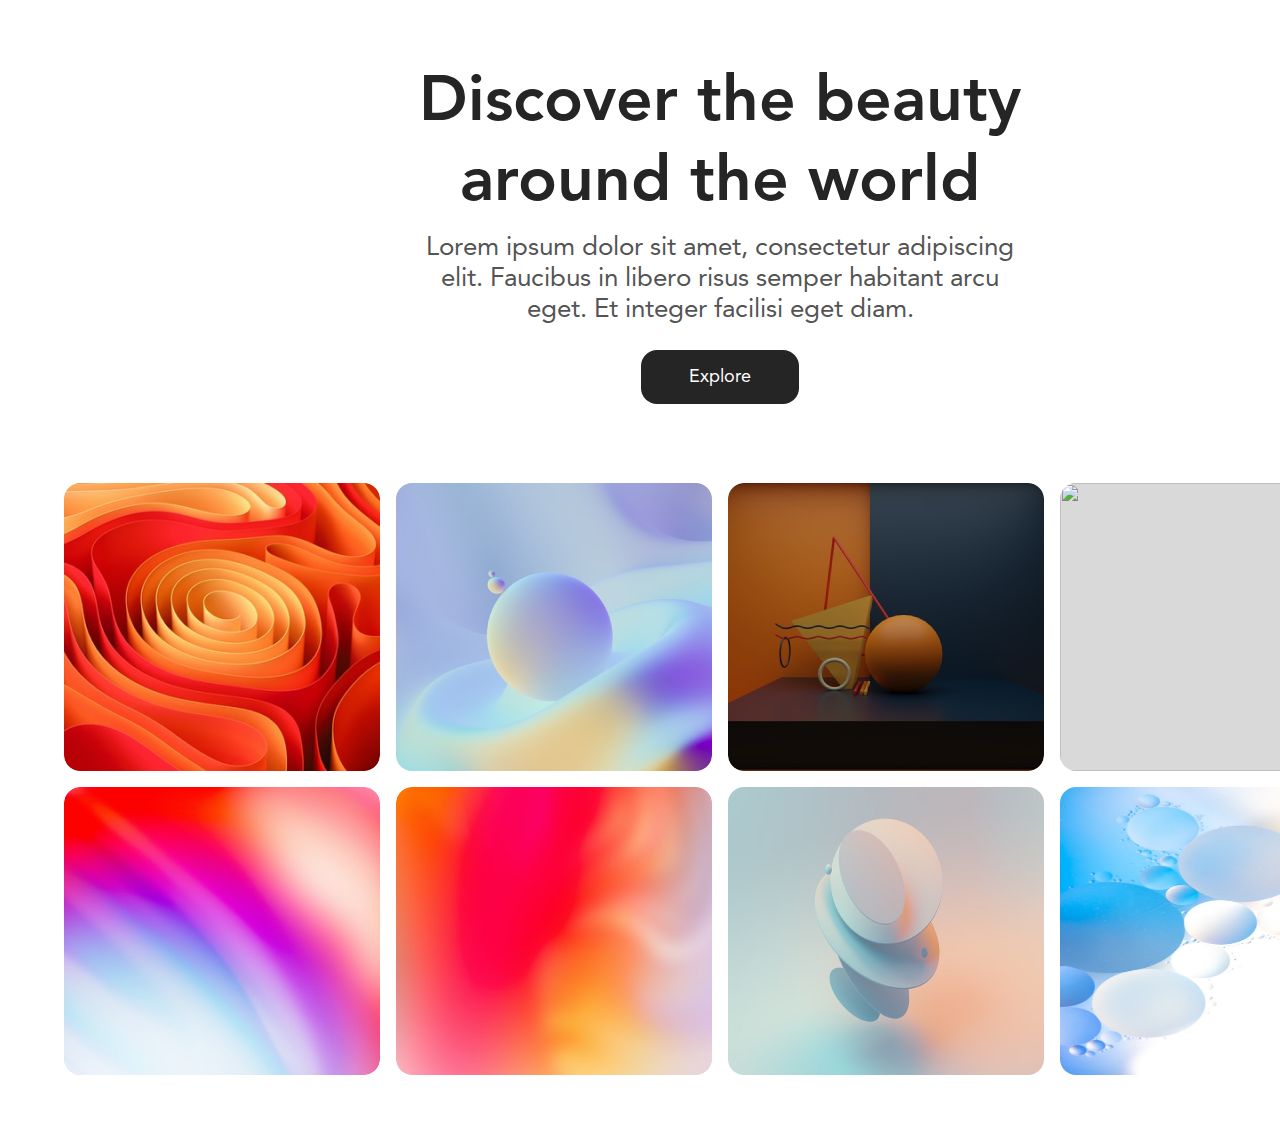
==== views/page1.html @ ef257e5c "refactor: :pencil2: Preparando el merge" ====
<!DOCTYPE html>
<html lang="en">
<head>
    <meta charset="UTF-8">
    <meta name="viewport" content="width=device-width, initial-scale=1.0">
    <link rel="stylesheet" href="../css1/styles.css">
    <title>Discover</title>
</head>
<body>
    <div class="_1">
        <div class="content">
          <div class="title">
            Discover the beauty around the world
          </div>
          <div class="text">
            Lorem ipsum dolor sit amet, consectetur adipiscing elit. Faucibus in
            libero risus semper habitant arcu eget. Et integer facilisi eget diam.
          </div>
          <div class="primary-button">
            <div class="contact-us">Explore</div>
          </div>
        </div>
        <div class="image-list">
          <div class="frame-14147">
            <div class="_12">
              <img class="rectangle-3" src="../storage1/img/rectangle-30.png" />
            </div>
            <div class="_2">
              <img class="rectangle-4" src="../storage1/img/rectangle-40.png" />
            </div>
            <div class="_3">
              <img class="rectangle-4" src="../storage1/img/rectangle-41.png" />
            </div>
            <div class="_4">
              <img class="rectangle-3" src="..storage1/img/rectangle-31.png" />
            </div>
          </div>
          <div class="frame-14148">
            <div class="_13">
              <img class="rectangle-3" src="../storage1/img/rectangle-32.png" />
            </div>
            <div class="_22">
              <img class="rectangle-4" src="../storage1/img/rectangle-42.png" />
            </div>
            <img
              class="_32" src="../storage1/img/_31.png"/>
            <img
              class="_42" src="../storage1/img/_41.png"/>
          </div>
        </div>
      </div>
</body>
</html>
---- css1/styles.css ----
@import url(variables.css);

*{
    margin: 0;
    padding: 0;
    box-sizing: border-box;
}

._1 {
  background: var(--color-1);
  flex-shrink: 0;
  height: 1139px;
  position: relative;
  overflow: hidden;
}
.content {
  display: flex;
  flex-direction: column;
  gap: 24px;
  align-items: center;
  justify-content: center;
  position: absolute;
  left: 415px;
  top: 64px;
}
.title{
  color: var(--color-2);
  text-align: center;
  font-family: "Avenir-Heavy";
  font-size: 64px;
  line-height: 80px;
  font-weight: 400;
  position: relative;
  width: 610px;
  height: 145px;
}
.text {
  color: var(--color-3);
  text-align: center;
  font-family: "Avenir-Roman";
  font-size: 26px;
  font-weight: 400;
  position: relative;
  width: 607px;
}
.primary-button {
  background: var(--color-2);
  border-radius: 16px;
  padding: 18px 48px 18px 48px;
  display: flex;
  flex-direction: row;
  gap: 10px;
  align-items: flex-start;
  justify-content: flex-start;
  flex-shrink: 0;
  position: relative;
  overflow: hidden;
}
.contact-us {
  color: var(--color-1);
  text-align: left;
  font-family: "Avenir-Roman", sans-serif;
  font-size: 18px;
  line-height: 18px;
  font-weight: 400;
  position: relative;
}
.image-list {
  display: flex;
  flex-direction: column;
  gap: 16px;
  align-items: center;
  justify-content: flex-start;
  position: absolute;
  left: 64px;
  top: 483px;
}
.frame-14147 {
  display: flex;
  flex-direction: row;
  gap: 16px;
  align-items: flex-start;
  justify-content: flex-start;
  flex-shrink: 0;
  position: relative;
}
._12 {
  flex-shrink: 0;
  width: 316px;
  height: 288px;
  position: relative;
}
.rectangle-3 {
  background: linear-gradient(to left, #d9d9d9, #d9d9d9);
  border-radius: 16px;
  width: 100%;
  height: 100%;
  position: absolute;
  right: 0%;
  left: 0%;
  bottom: 0%;
  top: 0%;
  object-fit: cover;
}
._2 {
  flex-shrink: 0;
  width: 316px;
  height: 288px;
  position: relative;
}
.rectangle-4 {
  background: linear-gradient(to left, #d9d9d9, #d9d9d9);
  border-radius: 16px;
  width: 100%;
  height: 100%;
  position: absolute;
  right: 0%;
  left: 0%;
  bottom: 0%;
  top: 0%;
  object-fit: cover;
}
._3 {
  flex-shrink: 0;
  width: 316px;
  height: 288px;
  position: relative;
}
._4 {
  flex-shrink: 0;
  width: 316px;
  height: 288px;
  position: relative;
}
.frame-14148 {
  display: flex;
  flex-direction: row;
  gap: 16px;
  align-items: flex-start;
  justify-content: flex-start;
  flex-shrink: 0;
  position: relative;
}
._13 {
  border-radius: 16px;
  flex-shrink: 0;
  width: 316px;
  height: 288px;
  position: relative;
  overflow: hidden;
}
._22 {
  border-radius: 16px;
  flex-shrink: 0;
  width: 316px;
  height: 288px;
  position: relative;
  overflow: hidden;
}
._32 {
  border-radius: 16px;
  flex-shrink: 0;
  width: 316px;
  height: 288px;
  position: relative;
}
._42 {
  border-radius: 16px;
  flex-shrink: 0;
  width: 316px;
  height: 288px;
  position: relative;
}
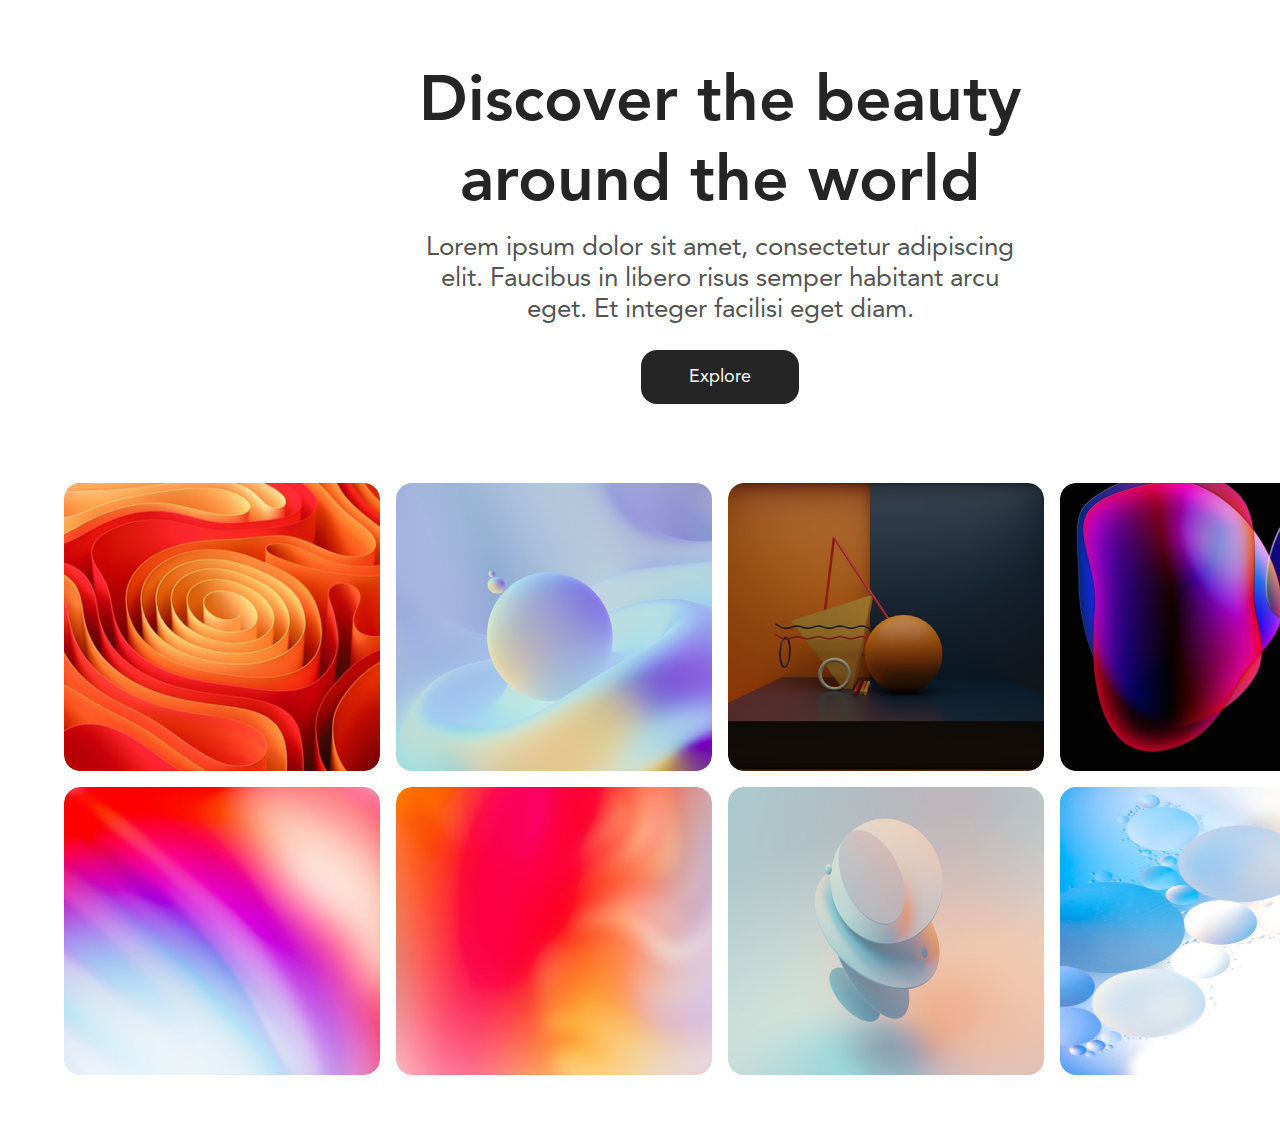
==== commit 5fed72e1: "Merge branch 'developer'" ====
--- a/views/page1.html
+++ b/views/page1.html
@@ -32,7 +32,7 @@
               <img class="rectangle-4" src="../storage1/img/rectangle-41.png" />
             </div>
             <div class="_4">
-              <img class="rectangle-3" src="..storage1/img/rectangle-31.png" />
+              <img class="rectangle-3" src="../storage1/img/rectangle-31.png" />
             </div>
           </div>
           <div class="frame-14148">
